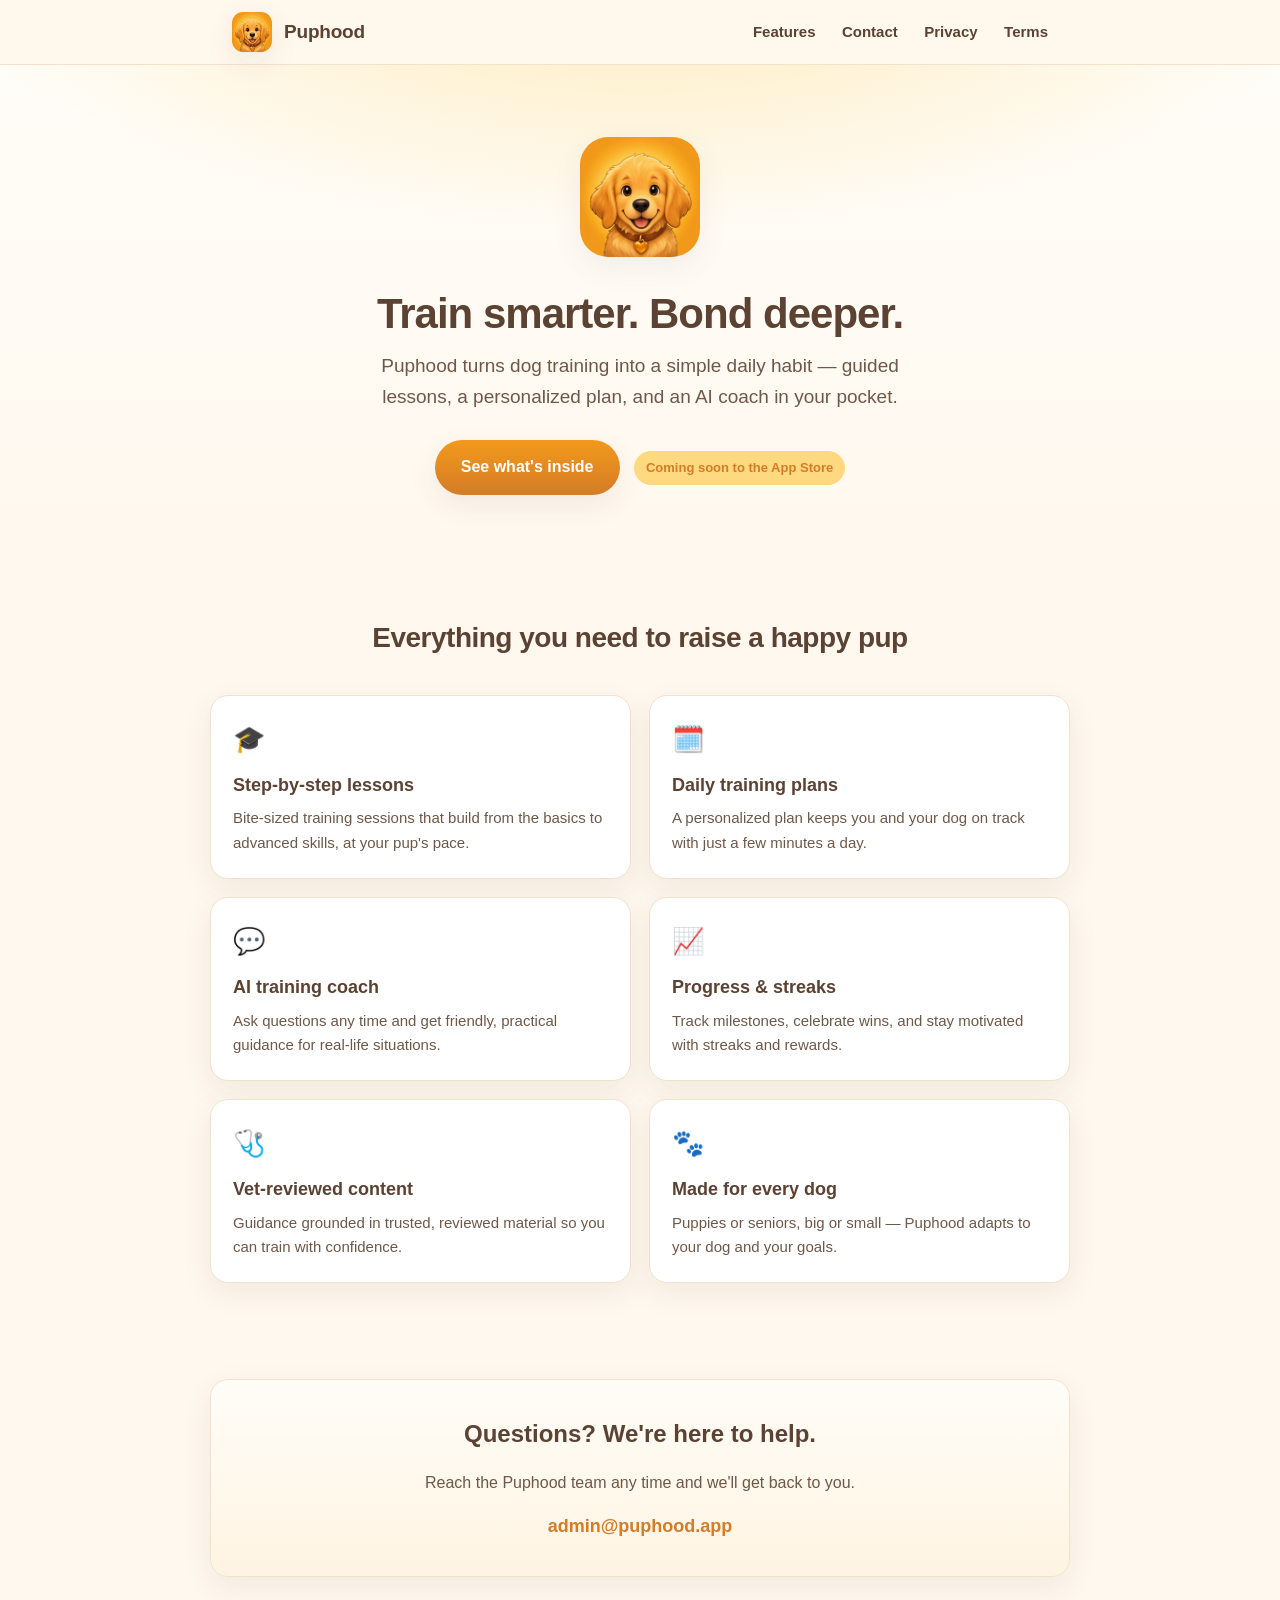
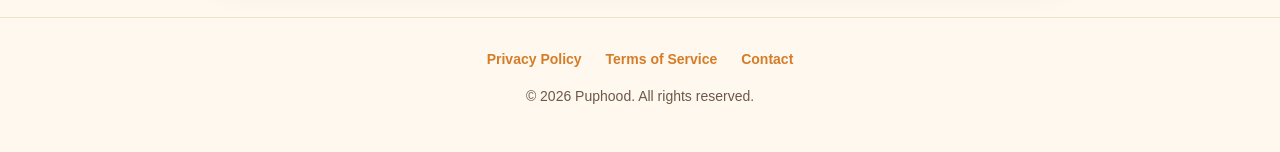
==== index.html @ c5cb7a1f "Initial Puphood website: landing page, Privacy Policy, Terms of Service" ====
<!DOCTYPE html>
<html lang="en">
<head>
  <meta charset="UTF-8" />
  <meta name="viewport" content="width=device-width, initial-scale=1.0" />
  <title>Puphood — Train smarter. Bond deeper.</title>
  <meta name="description" content="Puphood is the friendly dog-training app that gives you daily training plans, vet-reviewed lessons, and an AI coach to help you and your pup learn together." />
  <link rel="icon" href="assets/logo.png" />
  <link rel="stylesheet" href="styles.css" />
</head>
<body>
  <header class="site-header">
    <div class="container">
      <div class="brand">
        <img src="assets/logo.png" alt="Puphood logo" />
        <span>Puphood</span>
      </div>
      <nav class="nav">
        <a href="#features">Features</a>
        <a href="#contact">Contact</a>
        <a href="privacy.html">Privacy</a>
        <a href="terms.html">Terms</a>
      </nav>
    </div>
  </header>

  <section class="hero">
    <img class="logo" src="assets/logo.png" alt="Puphood app icon" />
    <h1>Train smarter. Bond deeper.</h1>
    <p class="tag">Puphood turns dog training into a simple daily habit — guided lessons, a personalized plan, and an AI coach in your pocket.</p>
    <a class="btn" href="#features">See what's inside</a>
    <span class="badge-soon">Coming soon to the App Store</span>
  </section>

  <main>
    <section class="features container" id="features">
      <h2>Everything you need to raise a happy pup</h2>
      <div class="grid">
        <div class="card">
          <div class="emoji">🎓</div>
          <h3>Step-by-step lessons</h3>
          <p>Bite-sized training sessions that build from the basics to advanced skills, at your pup's pace.</p>
        </div>
        <div class="card">
          <div class="emoji">🗓️</div>
          <h3>Daily training plans</h3>
          <p>A personalized plan keeps you and your dog on track with just a few minutes a day.</p>
        </div>
        <div class="card">
          <div class="emoji">💬</div>
          <h3>AI training coach</h3>
          <p>Ask questions any time and get friendly, practical guidance for real-life situations.</p>
        </div>
        <div class="card">
          <div class="emoji">📈</div>
          <h3>Progress &amp; streaks</h3>
          <p>Track milestones, celebrate wins, and stay motivated with streaks and rewards.</p>
        </div>
        <div class="card">
          <div class="emoji">🩺</div>
          <h3>Vet-reviewed content</h3>
          <p>Guidance grounded in trusted, reviewed material so you can train with confidence.</p>
        </div>
        <div class="card">
          <div class="emoji">🐾</div>
          <h3>Made for every dog</h3>
          <p>Puppies or seniors, big or small — Puphood adapts to your dog and your goals.</p>
        </div>
      </div>
    </section>

    <section class="contact container" id="contact">
      <h2>Questions? We're here to help.</h2>
      <p>Reach the Puphood team any time and we'll get back to you.</p>
      <a class="email" href="mailto:admin@puphood.app">admin@puphood.app</a>
    </section>
  </main>

  <footer class="site-footer">
    <div>
      <a href="privacy.html">Privacy Policy</a>
      <a href="terms.html">Terms of Service</a>
      <a href="mailto:admin@puphood.app">Contact</a>
    </div>
    <p>&copy; 2026 Puphood. All rights reserved.</p>
  </footer>
</body>
</html>
---- styles.css ----
/* Puphood — shared styles. Palette sampled from the app icon. */
:root {
  --amber:        #F2991B;  /* primary brand */
  --amber-deep:   #D47C28;  /* gradient / hover */
  --golden:       #FED97F;  /* highlight */
  --brown:        #5B4233;  /* headings / dark text */
  --brown-soft:   #6E5848;  /* body text */
  --cream:        #FFF8EE;  /* page background */
  --cream-card:   #FFFFFF;  /* cards */
  --line:         #F0E2CD;  /* hairlines */
  --shadow:       0 10px 30px rgba(91,66,51,.08);
  --radius:       18px;
  --maxw:         860px;
}

* { box-sizing: border-box; }
html { scroll-behavior: smooth; }
body {
  margin: 0;
  font-family: -apple-system, BlinkMacSystemFont, "Segoe UI", Roboto, Helvetica, Arial, sans-serif;
  color: var(--brown-soft);
  background: var(--cream);
  line-height: 1.65;
  -webkit-font-smoothing: antialiased;
}

a { color: var(--amber-deep); text-decoration: none; }
a:hover { text-decoration: underline; }

.container { max-width: var(--maxw); margin: 0 auto; padding: 0 22px; }

/* ---------- Header ---------- */
.site-header {
  position: sticky; top: 0; z-index: 10;
  background: rgba(255,248,238,.9);
  backdrop-filter: saturate(160%) blur(8px);
  border-bottom: 1px solid var(--line);
}
.site-header .container {
  display: flex; align-items: center; justify-content: space-between;
  padding-top: 12px; padding-bottom: 12px;
}
.brand { display: flex; align-items: center; gap: 12px; }
.brand img { width: 40px; height: 40px; border-radius: 11px; box-shadow: var(--shadow); }
.brand span { font-weight: 800; color: var(--brown); font-size: 19px; letter-spacing: -.2px; }
.nav a { color: var(--brown); font-weight: 600; margin-left: 22px; font-size: 15px; }

/* ---------- Hero ---------- */
.hero {
  text-align: center;
  padding: 72px 22px 64px;
  background:
    radial-gradient(1200px 480px at 50% -120px, rgba(254,217,127,.55), transparent 60%),
    linear-gradient(180deg, #FFFDF8 0%, var(--cream) 100%);
}
.hero img.logo { width: 120px; height: 120px; border-radius: 28px; box-shadow: var(--shadow); }
.hero h1 {
  font-size: 42px; line-height: 1.1; margin: 26px 0 12px;
  color: var(--brown); letter-spacing: -1px; font-weight: 850;
}
.hero p.tag { font-size: 19px; max-width: 540px; margin: 0 auto 28px; }
.btn {
  display: inline-block; background: linear-gradient(180deg, var(--amber), var(--amber-deep));
  color: #fff; font-weight: 800; padding: 14px 26px; border-radius: 999px;
  box-shadow: var(--shadow); font-size: 16px;
}
.btn:hover { text-decoration: none; filter: brightness(1.04); }
.badge-soon {
  display: inline-block; margin-left: 10px; font-size: 13px; font-weight: 700;
  color: var(--amber-deep); background: var(--golden); padding: 6px 12px; border-radius: 999px;
}

/* ---------- Features ---------- */
.features { padding: 56px 0; }
.features h2, .section-title { text-align: center; color: var(--brown); font-size: 28px; margin: 0 0 34px; letter-spacing: -.5px; }
.grid { display: grid; grid-template-columns: repeat(2, 1fr); gap: 18px; }
.card {
  background: var(--cream-card); border: 1px solid var(--line);
  border-radius: var(--radius); padding: 22px; box-shadow: var(--shadow);
}
.card .emoji { font-size: 26px; }
.card h3 { color: var(--brown); margin: 10px 0 6px; font-size: 18px; }
.card p { margin: 0; font-size: 15px; }

/* ---------- Contact strip ---------- */
.contact {
  margin: 40px auto; max-width: var(--maxw); text-align: center;
  background: linear-gradient(180deg, #FFFDF8, #FFF4E2);
  border: 1px solid var(--line); border-radius: var(--radius);
  padding: 34px 22px; box-shadow: var(--shadow);
}
.contact h2 { color: var(--brown); margin: 0 0 8px; }
.contact a.email { font-weight: 800; font-size: 18px; }

/* ---------- Footer ---------- */
.site-footer {
  border-top: 1px solid var(--line); margin-top: 40px;
  padding: 30px 22px; text-align: center; font-size: 14px; color: var(--brown-soft);
}
.site-footer a { margin: 0 10px; font-weight: 600; }

/* ---------- Legal pages ---------- */
.legal { padding: 44px 0 20px; }
.legal h1 { color: var(--brown); font-size: 32px; letter-spacing: -.5px; margin-bottom: 4px; }
.legal .updated { color: #9b8a7a; font-size: 14px; margin-bottom: 30px; }
.legal h2 { color: var(--brown); font-size: 21px; margin: 32px 0 8px; }
.legal h3 { color: var(--brown); font-size: 17px; margin: 22px 0 6px; }
.legal p, .legal li { font-size: 15.5px; }
.legal ul { padding-left: 22px; }
.legal a { font-weight: 600; }
.callout {
  background: #FFF4E2; border: 1px solid var(--line); border-left: 4px solid var(--amber);
  border-radius: 12px; padding: 14px 18px; margin: 18px 0;
}

@media (max-width: 640px) {
  .hero h1 { font-size: 33px; }
  .grid { grid-template-columns: 1fr; }
  .nav a { margin-left: 14px; }
  .brand span { font-size: 17px; }
}
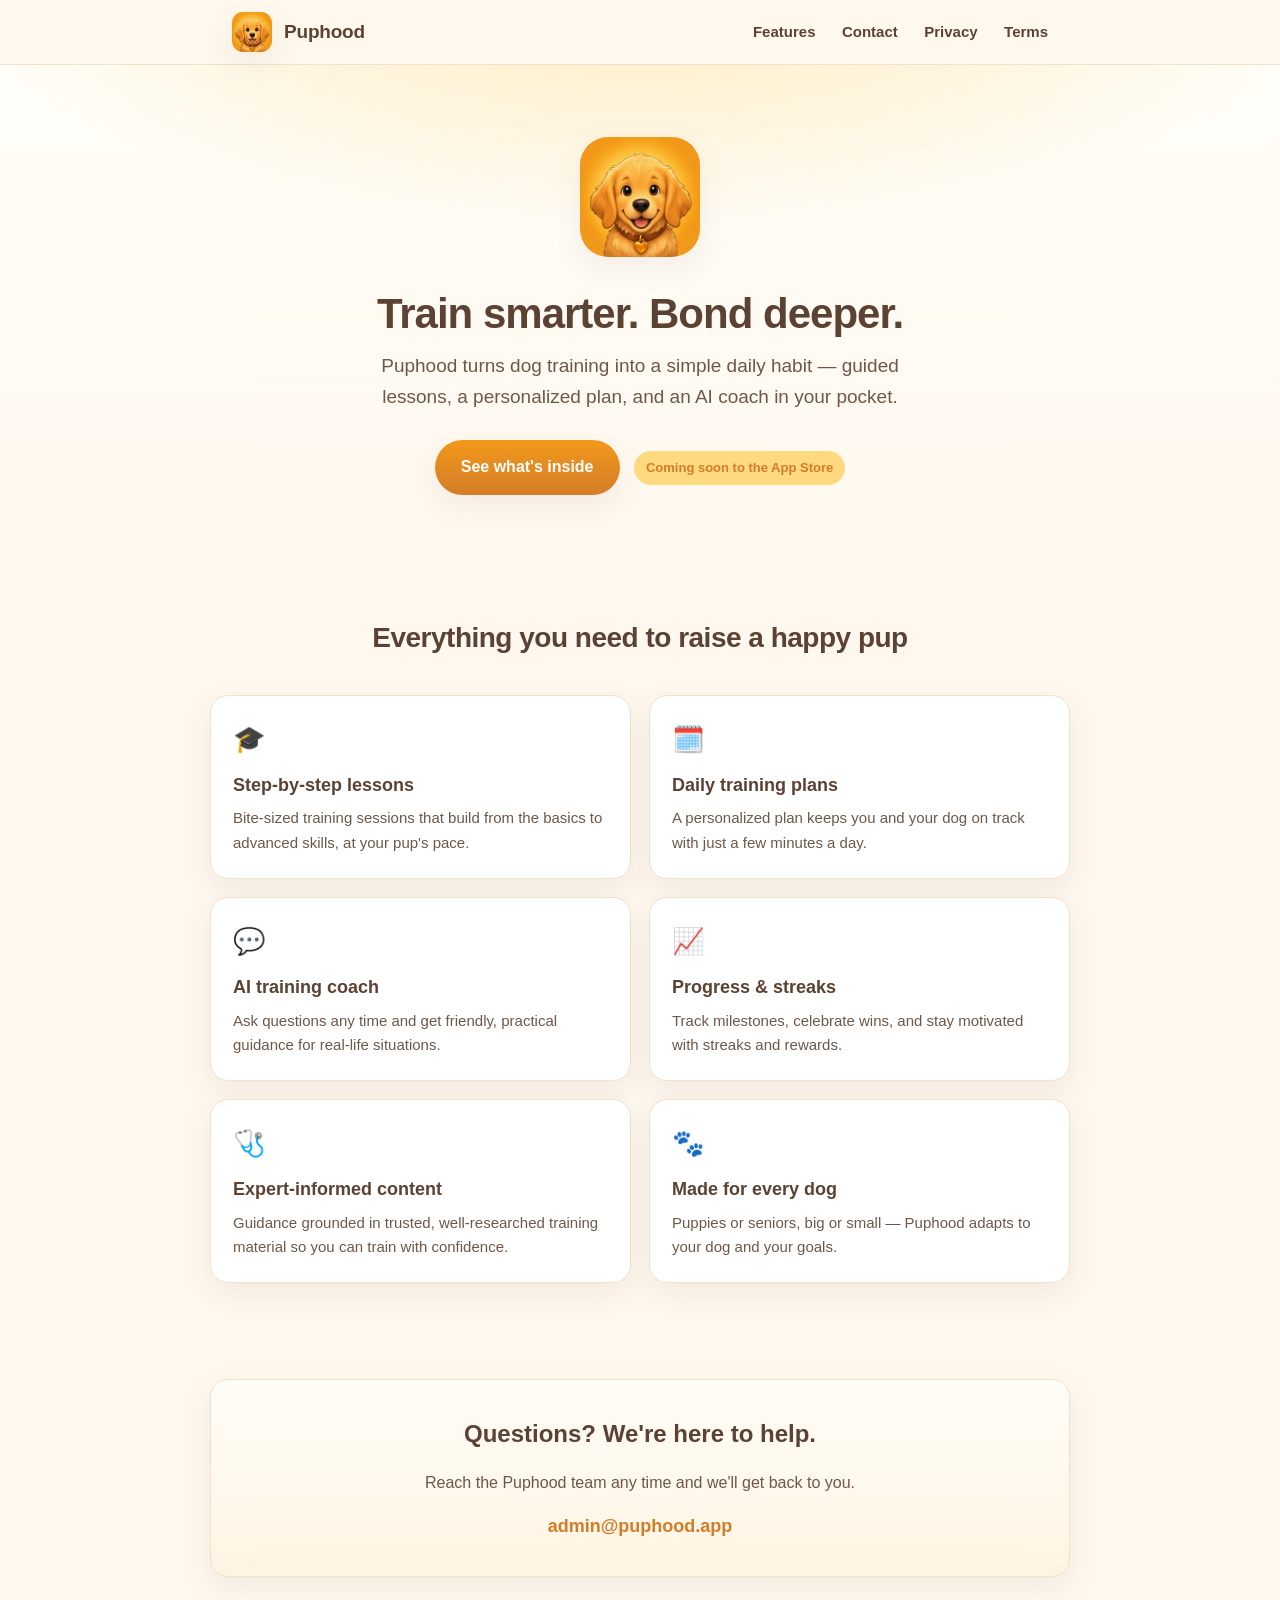
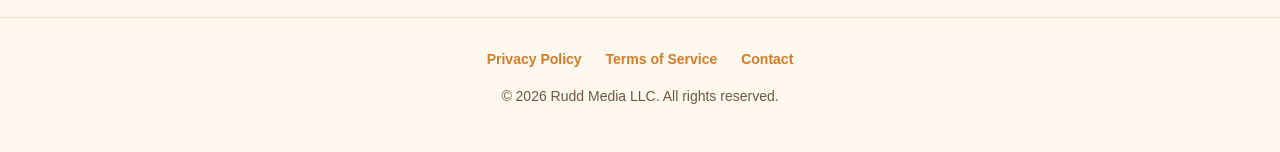
==== commit 9f9462da: "Correct legal entity and remove unverified vet-reviewed claim - Name Rudd Media LLC (dba Puphood) as" ====
--- a/index.html
+++ b/index.html
@@ -4,7 +4,7 @@
   <meta charset="UTF-8" />
   <meta name="viewport" content="width=device-width, initial-scale=1.0" />
   <title>Puphood — Train smarter. Bond deeper.</title>
-  <meta name="description" content="Puphood is the friendly dog-training app that gives you daily training plans, vet-reviewed lessons, and an AI coach to help you and your pup learn together." />
+  <meta name="description" content="Puphood is the friendly dog-training app that gives you daily training plans, expert-informed lessons, and an AI coach to help you and your pup learn together." />
   <link rel="icon" href="assets/logo.png" />
   <link rel="stylesheet" href="styles.css" />
 </head>
@@ -58,8 +58,8 @@
         </div>
         <div class="card">
           <div class="emoji">🩺</div>
-          <h3>Vet-reviewed content</h3>
-          <p>Guidance grounded in trusted, reviewed material so you can train with confidence.</p>
+          <h3>Expert-informed content</h3>
+          <p>Guidance grounded in trusted, well-researched training material so you can train with confidence.</p>
         </div>
         <div class="card">
           <div class="emoji">🐾</div>
@@ -82,7 +82,7 @@
       <a href="terms.html">Terms of Service</a>
       <a href="mailto:admin@puphood.app">Contact</a>
     </div>
-    <p>&copy; 2026 Puphood. All rights reserved.</p>
+    <p>&copy; 2026 Rudd Media LLC. All rights reserved.</p>
   </footer>
 </body>
 </html>
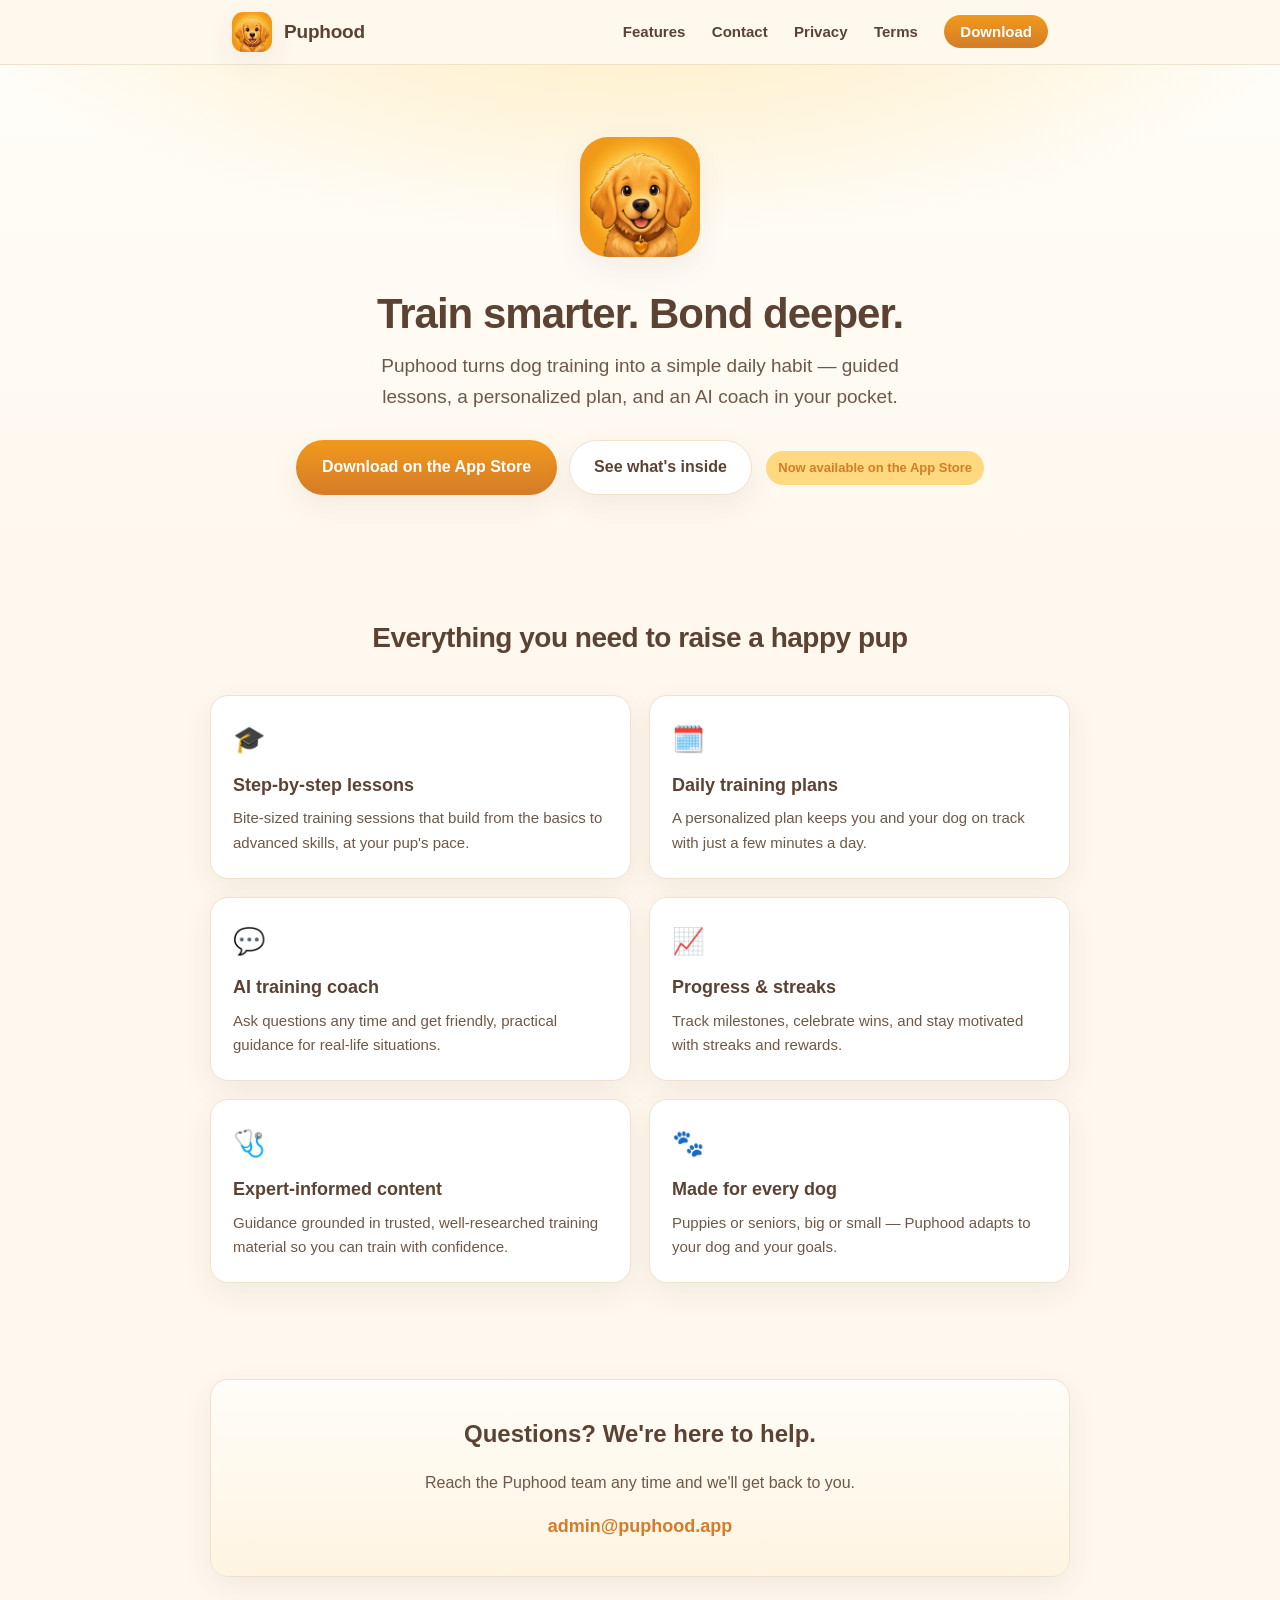
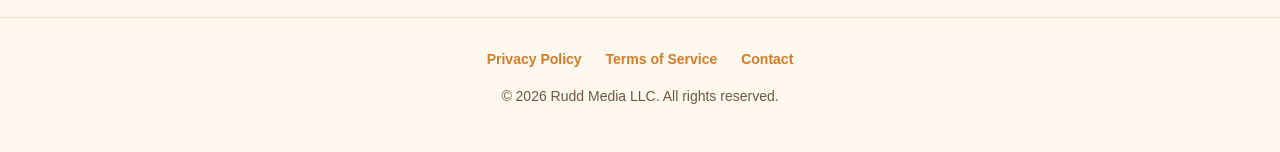
==== commit a44b4893: "Add App Store download CTA to landing page + campaign-token passthrough" ====
--- a/index.html
+++ b/index.html
@@ -20,6 +20,7 @@
         <a href="#contact">Contact</a>
         <a href="privacy.html">Privacy</a>
         <a href="terms.html">Terms</a>
+        <a class="nav-cta" data-appstore href="https://apps.apple.com/us/app/id6784339562">Download</a>
       </nav>
     </div>
   </header>
@@ -28,8 +29,11 @@
     <img class="logo" src="assets/logo.png" alt="Puphood app icon" />
     <h1>Train smarter. Bond deeper.</h1>
     <p class="tag">Puphood turns dog training into a simple daily habit — guided lessons, a personalized plan, and an AI coach in your pocket.</p>
-    <a class="btn" href="#features">See what's inside</a>
-    <span class="badge-soon">Coming soon to the App Store</span>
+    <div class="cta-row">
+      <a class="btn" data-appstore href="https://apps.apple.com/us/app/id6784339562">Download on the App Store</a>
+      <a class="btn-ghost" href="#features">See what's inside</a>
+    </div>
+    <span class="badge-soon">Now available on the App Store</span>
   </section>
 
   <main>
@@ -84,5 +88,17 @@
     </div>
     <p>&copy; 2026 Rudd Media LLC. All rights reserved.</p>
   </footer>
+
+  <script>
+    // Pass a campaign token from the landing URL through to the App Store link,
+    // so App Store Connect can attribute installs by source (e.g. Meta ads).
+    (function () {
+      var params = new URLSearchParams(location.search);
+      var ct = params.get('ct') || params.get('src') || 'website';
+      var base = 'https://apps.apple.com/us/app/id6784339562?ct=' + encodeURIComponent(ct);
+      var links = document.querySelectorAll('a[data-appstore]');
+      for (var i = 0; i < links.length; i++) { links[i].href = base; }
+    })();
+  </script>
 </body>
 </html>
--- a/styles.css
+++ b/styles.css
@@ -65,6 +65,18 @@
   box-shadow: var(--shadow); font-size: 16px;
 }
 .btn:hover { text-decoration: none; filter: brightness(1.04); }
+.cta-row { display: inline-flex; gap: 12px; flex-wrap: wrap; justify-content: center; align-items: center; }
+.btn-ghost {
+  display: inline-block; background: var(--cream-card); color: var(--brown);
+  font-weight: 800; padding: 13px 24px; border-radius: 999px;
+  border: 1px solid var(--line); box-shadow: var(--shadow); font-size: 16px;
+}
+.btn-ghost:hover { text-decoration: none; filter: brightness(.98); }
+.nav-cta {
+  background: linear-gradient(180deg, var(--amber), var(--amber-deep));
+  color: #fff !important; padding: 8px 16px; border-radius: 999px; font-size: 14px;
+}
+.nav-cta:hover { text-decoration: none; filter: brightness(1.04); }
 .badge-soon {
   display: inline-block; margin-left: 10px; font-size: 13px; font-weight: 700;
   color: var(--amber-deep); background: var(--golden); padding: 6px 12px; border-radius: 999px;
